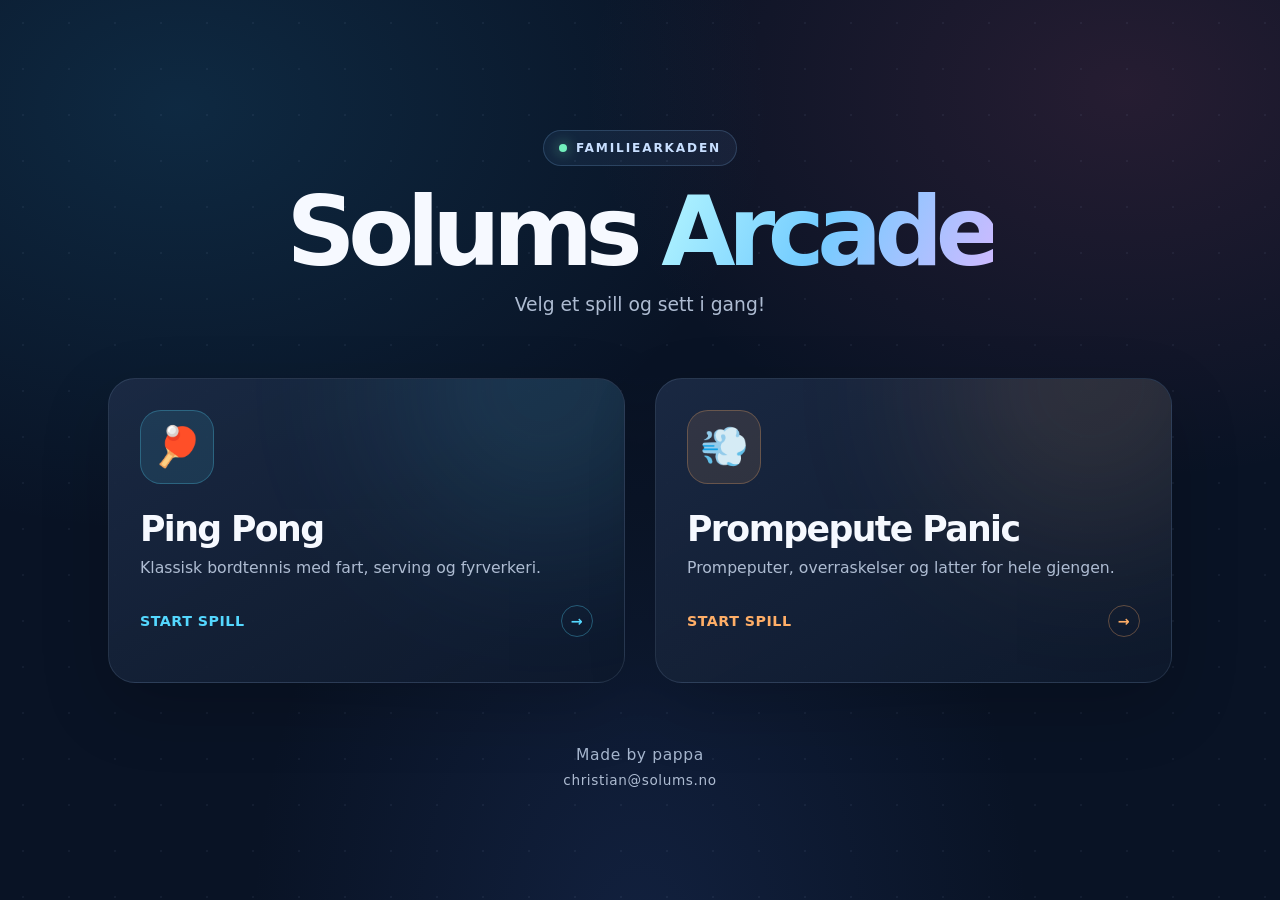
==== index.html @ 27f47501 "Add files via upload" ====
<!DOCTYPE html>
<html lang="nb">
<head>
  <meta charset="utf-8">
  <meta name="viewport" content="width=device-width, initial-scale=1, viewport-fit=cover">
  <meta name="theme-color" content="#091325">
  <meta name="description" content="Solums Arcade – morsomme spill for hele familien.">
  <title>Solums Arcade</title>
  <style>
    :root {
      color-scheme: dark;
      font-family: ui-rounded, "SF Pro Rounded", "Avenir Next", system-ui, sans-serif;
      --background: #091325;
      --text: #f6f9ff;
      --muted: #aebcd2;
      --blue: #54d8ff;
      --orange: #ffae67;
    }

    * { box-sizing: border-box; }

    html { min-height: 100%; }

    body {
      position: relative;
      min-height: 100vh;
      min-height: 100svh;
      margin: 0;
      overflow-x: hidden;
      background:
        radial-gradient(ellipse at 14% 12%, rgb(37 137 189 / 19%), transparent 38%),
        radial-gradient(ellipse at 88% 10%, rgb(189 79 117 / 16%), transparent 34%),
        radial-gradient(ellipse at 50% 105%, rgb(51 83 156 / 21%), transparent 43%),
        var(--background);
      color: var(--text);
      -webkit-font-smoothing: antialiased;
    }

    body::before {
      position: fixed;
      inset: 0;
      z-index: -1;
      background-image: radial-gradient(rgb(197 220 255 / 24%) 1px, transparent 1px);
      background-size: 46px 46px;
      content: "";
      opacity: .24;
      pointer-events: none;
    }

    .arcade {
      display: flex;
      min-height: 100vh;
      min-height: 100svh;
      flex-direction: column;
      justify-content: center;
      width: min(1120px, 100%);
      padding: max(42px, env(safe-area-inset-top)) 28px
        max(24px, env(safe-area-inset-bottom));
      margin: 0 auto;
    }

    .heading {
      margin-bottom: clamp(36px, 7vh, 72px);
      text-align: center;
    }

    .badge {
      display: inline-flex;
      min-height: 36px;
      align-items: center;
      gap: 9px;
      padding: 0 15px;
      border: 1px solid rgb(118 166 217 / 24%);
      border-radius: 999px;
      background: rgb(104 142 192 / 10%);
      color: #c8dfff;
      font-size: .76rem;
      font-weight: 750;
      letter-spacing: .15em;
      text-transform: uppercase;
    }

    .badge::before {
      width: 8px;
      height: 8px;
      border-radius: 50%;
      background: #72efbc;
      box-shadow: 0 0 14px rgb(114 239 188 / 70%);
      content: "";
    }

    h1 {
      margin: 19px 0 9px;
      font-size: clamp(2.8rem, 8vw, 6rem);
      font-weight: 840;
      letter-spacing: -.078em;
      line-height: .98;
    }

    h1 span {
      background: linear-gradient(115deg, #b2f5ff 2%, #74ccff 48%, #d1b9ff 100%);
      color: transparent;
      -webkit-background-clip: text;
      background-clip: text;
    }

    .intro {
      margin: 15px 0 0;
      color: var(--muted);
      font-size: clamp(1rem, 2.1vw, 1.17rem);
    }

    .games {
      display: grid;
      grid-template-columns: repeat(2, minmax(0, 1fr));
      gap: clamp(18px, 3vw, 30px);
    }

    .game {
      --accent: var(--blue);
      position: relative;
      display: grid;
      min-height: 305px;
      overflow: hidden;
      align-content: start;
      padding: 31px;
      border: 1px solid rgb(170 199 231 / 14%);
      border-radius: 27px;
      background: linear-gradient(151deg, rgb(28 43 69 / 91%), rgb(14 25 44 / 94%));
      box-shadow: 0 24px 68px rgb(0 0 0 / 19%);
      color: inherit;
      isolation: isolate;
      text-decoration: none;
      touch-action: manipulation;
      transition: transform .22s ease, border-color .22s ease, box-shadow .22s ease;
    }

    .game::before {
      position: absolute;
      top: -145px;
      right: -70px;
      z-index: -1;
      width: 300px;
      height: 300px;
      border-radius: 50%;
      background: var(--accent);
      content: "";
      filter: blur(88px);
      opacity: .13;
      transition: opacity .22s ease;
    }

    .game:hover,
    .game:focus-visible {
      transform: translateY(-7px);
      border-color: color-mix(in srgb, var(--accent), transparent 55%);
      box-shadow: 0 32px 84px rgb(0 0 0 / 30%);
      outline: none;
    }

    .game:hover::before,
    .game:focus-visible::before { opacity: .22; }

    .game--panic { --accent: var(--orange); }

    .icon {
      display: grid;
      width: 74px;
      height: 74px;
      place-items: center;
      border: 1px solid color-mix(in srgb, var(--accent), transparent 73%);
      border-radius: 21px;
      background: color-mix(in srgb, var(--accent), transparent 89%);
      font-size: 2.45rem;
      line-height: 1;
    }

    .game h2 {
      margin: 27px 0 7px;
      font-size: clamp(1.65rem, 3.6vw, 2.17rem);
      font-weight: 770;
      letter-spacing: -.046em;
      line-height: 1.08;
    }

    .game p {
      margin: 0;
      color: var(--muted);
      font-size: .98rem;
      line-height: 1.55;
    }

    .play {
      display: flex;
      align-items: center;
      justify-content: space-between;
      margin-top: 25px;
      color: var(--accent);
      font-size: .89rem;
      font-weight: 770;
      letter-spacing: .035em;
    }

    .arrow {
      display: grid;
      width: 32px;
      height: 32px;
      place-items: center;
      border: 1px solid color-mix(in srgb, var(--accent), transparent 67%);
      border-radius: 50%;
      transition: transform .18s ease;
    }

    .game:hover .arrow { transform: translateX(4px); }

    footer {
      display: flex;
      flex-direction: column;
      align-items: center;
      gap: 8px;
      padding-top: clamp(35px, 7vh, 66px);
      color: #a7b7cf;
      font-size: .97rem;
      letter-spacing: .04em;
      text-align: center;
    }

    footer a {
      color: var(--muted);
      font-size: .85rem;
      text-decoration: none;
    }

    footer a:hover,
    footer a:focus-visible { color: var(--blue); }

    @media (max-width: 650px) {
      .arcade { padding-right: 18px; padding-left: 18px; }
      .heading { margin-bottom: 34px; }
      .games { grid-template-columns: 1fr; }
      .game { min-height: 255px; padding: 25px; }
      .game h2 { margin-top: 19px; }
      .play { margin-top: 19px; }
      footer { padding-top: 35px; }
    }

    @media (max-height: 650px) and (min-width: 651px) {
      .arcade { padding-top: 25px; padding-bottom: 18px; }
      .heading { margin-bottom: 25px; }
      h1 { font-size: clamp(2.7rem, 6vw, 4rem); }
      .game { min-height: 230px; padding: 22px; }
      .icon { width: 56px; height: 56px; font-size: 1.9rem; }
      .game h2 { margin-top: 17px; }
      .play { margin-top: 16px; }
      footer { padding-top: 24px; }
    }

    @media (prefers-reduced-motion: reduce) {
      *, *::before, *::after {
        animation-duration: .01ms !important;
        animation-iteration-count: 1 !important;
        transition-duration: .01ms !important;
      }
    }
  </style>
</head>
<body>
  <main class="arcade">
    <header class="heading">
      <div class="badge">Familiearkaden</div>
      <h1>Solums <span>Arcade</span></h1>
      <p class="intro">Velg et spill og sett i gang!</p>
    </header>

    <section class="games" aria-label="Velg spill">
      <a class="game game--pong" href="ping-pong.html" aria-label="Start Ping Pong">
        <div class="icon" aria-hidden="true">🏓</div>
        <h2>Ping Pong</h2>
        <p>Klassisk bordtennis med fart, serving og fyrverkeri.</p>
        <div class="play">START SPILL <span class="arrow" aria-hidden="true">→</span></div>
      </a>

      <a class="game game--panic" href="prompepute-panic.html" aria-label="Start Prompepute Panic">
        <div class="icon" aria-hidden="true">💨</div>
        <h2>Prompepute Panic</h2>
        <p>Prompeputer, overraskelser og latter for hele gjengen.</p>
        <div class="play">START SPILL <span class="arrow" aria-hidden="true">→</span></div>
      </a>
    </section>

    <footer>
      <span>Made by pappa</span>
      <a href="mailto:christian@solums.no">christian@solums.no</a>
    </footer>
  </main>
</body>
</html>
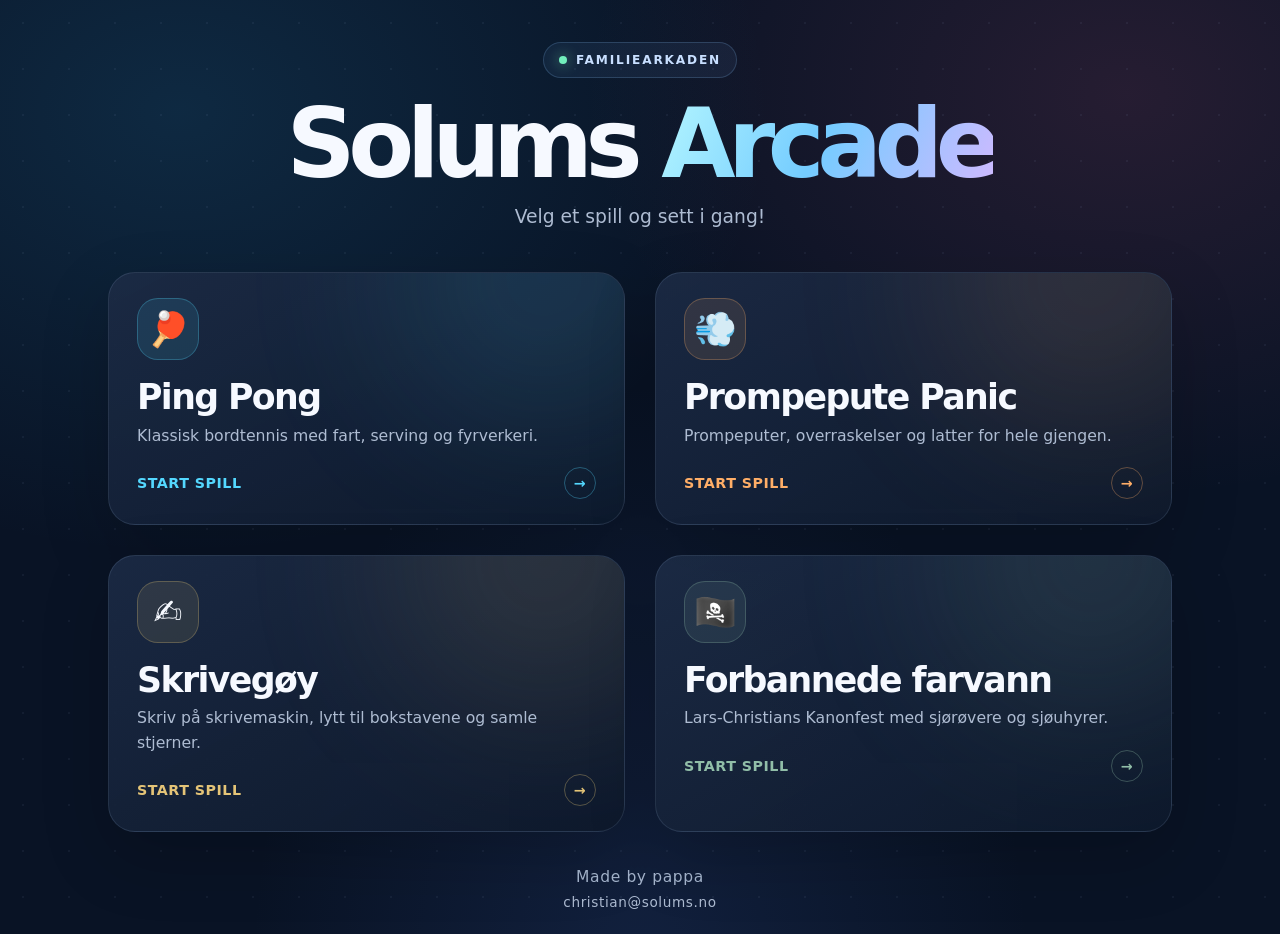
==== commit 0f7180c3: "Add files via upload" ====
--- a/index.html
+++ b/index.html
@@ -60,7 +60,7 @@
     }
 
     .heading {
-      margin-bottom: clamp(36px, 7vh, 72px);
+      margin-bottom: clamp(30px, 5vh, 52px);
       text-align: center;
     }
 
@@ -120,10 +120,10 @@
       --accent: var(--blue);
       position: relative;
       display: grid;
-      min-height: 305px;
+      min-height: 248px;
       overflow: hidden;
       align-content: start;
-      padding: 31px;
+      padding: 25px 28px;
       border: 1px solid rgb(170 199 231 / 14%);
       border-radius: 27px;
       background: linear-gradient(151deg, rgb(28 43 69 / 91%), rgb(14 25 44 / 94%));
@@ -162,21 +162,23 @@
     .game:focus-visible::before { opacity: .22; }
 
     .game--panic { --accent: var(--orange); }
+    .game--writing { --accent: #e4c477; }
+    .game--pirate { --accent: #91bea8; }
 
     .icon {
       display: grid;
-      width: 74px;
-      height: 74px;
+      width: 62px;
+      height: 62px;
       place-items: center;
       border: 1px solid color-mix(in srgb, var(--accent), transparent 73%);
       border-radius: 21px;
       background: color-mix(in srgb, var(--accent), transparent 89%);
-      font-size: 2.45rem;
+      font-size: 2.15rem;
       line-height: 1;
     }
 
     .game h2 {
-      margin: 27px 0 7px;
+      margin: 19px 0 7px;
       font-size: clamp(1.65rem, 3.6vw, 2.17rem);
       font-weight: 770;
       letter-spacing: -.046em;
@@ -194,7 +196,7 @@
       display: flex;
       align-items: center;
       justify-content: space-between;
-      margin-top: 25px;
+      margin-top: 19px;
       color: var(--accent);
       font-size: .89rem;
       font-weight: 770;
@@ -218,7 +220,7 @@
       flex-direction: column;
       align-items: center;
       gap: 8px;
-      padding-top: clamp(35px, 7vh, 66px);
+      padding-top: clamp(30px, 4vh, 45px);
       color: #a7b7cf;
       font-size: .97rem;
       letter-spacing: .04em;
@@ -286,6 +288,20 @@
         <p>Prompeputer, overraskelser og latter for hele gjengen.</p>
         <div class="play">START SPILL <span class="arrow" aria-hidden="true">→</span></div>
       </a>
+
+      <a class="game game--writing" href="skrivegoy.html" aria-label="Start Skrivegøy">
+        <div class="icon" aria-hidden="true">✍️</div>
+        <h2>Skrivegøy</h2>
+        <p>Skriv på skrivemaskin, lytt til bokstavene og samle stjerner.</p>
+        <div class="play">START SPILL <span class="arrow" aria-hidden="true">→</span></div>
+      </a>
+
+      <a class="game game--pirate" href="forbannede-farvann.html" aria-label="Start Forbannede farvann">
+        <div class="icon" aria-hidden="true">🏴‍☠️</div>
+        <h2>Forbannede farvann</h2>
+        <p>Lars-Christians Kanonfest med sjørøvere og sjøuhyrer.</p>
+        <div class="play">START SPILL <span class="arrow" aria-hidden="true">→</span></div>
+      </a>
     </section>
 
     <footer>
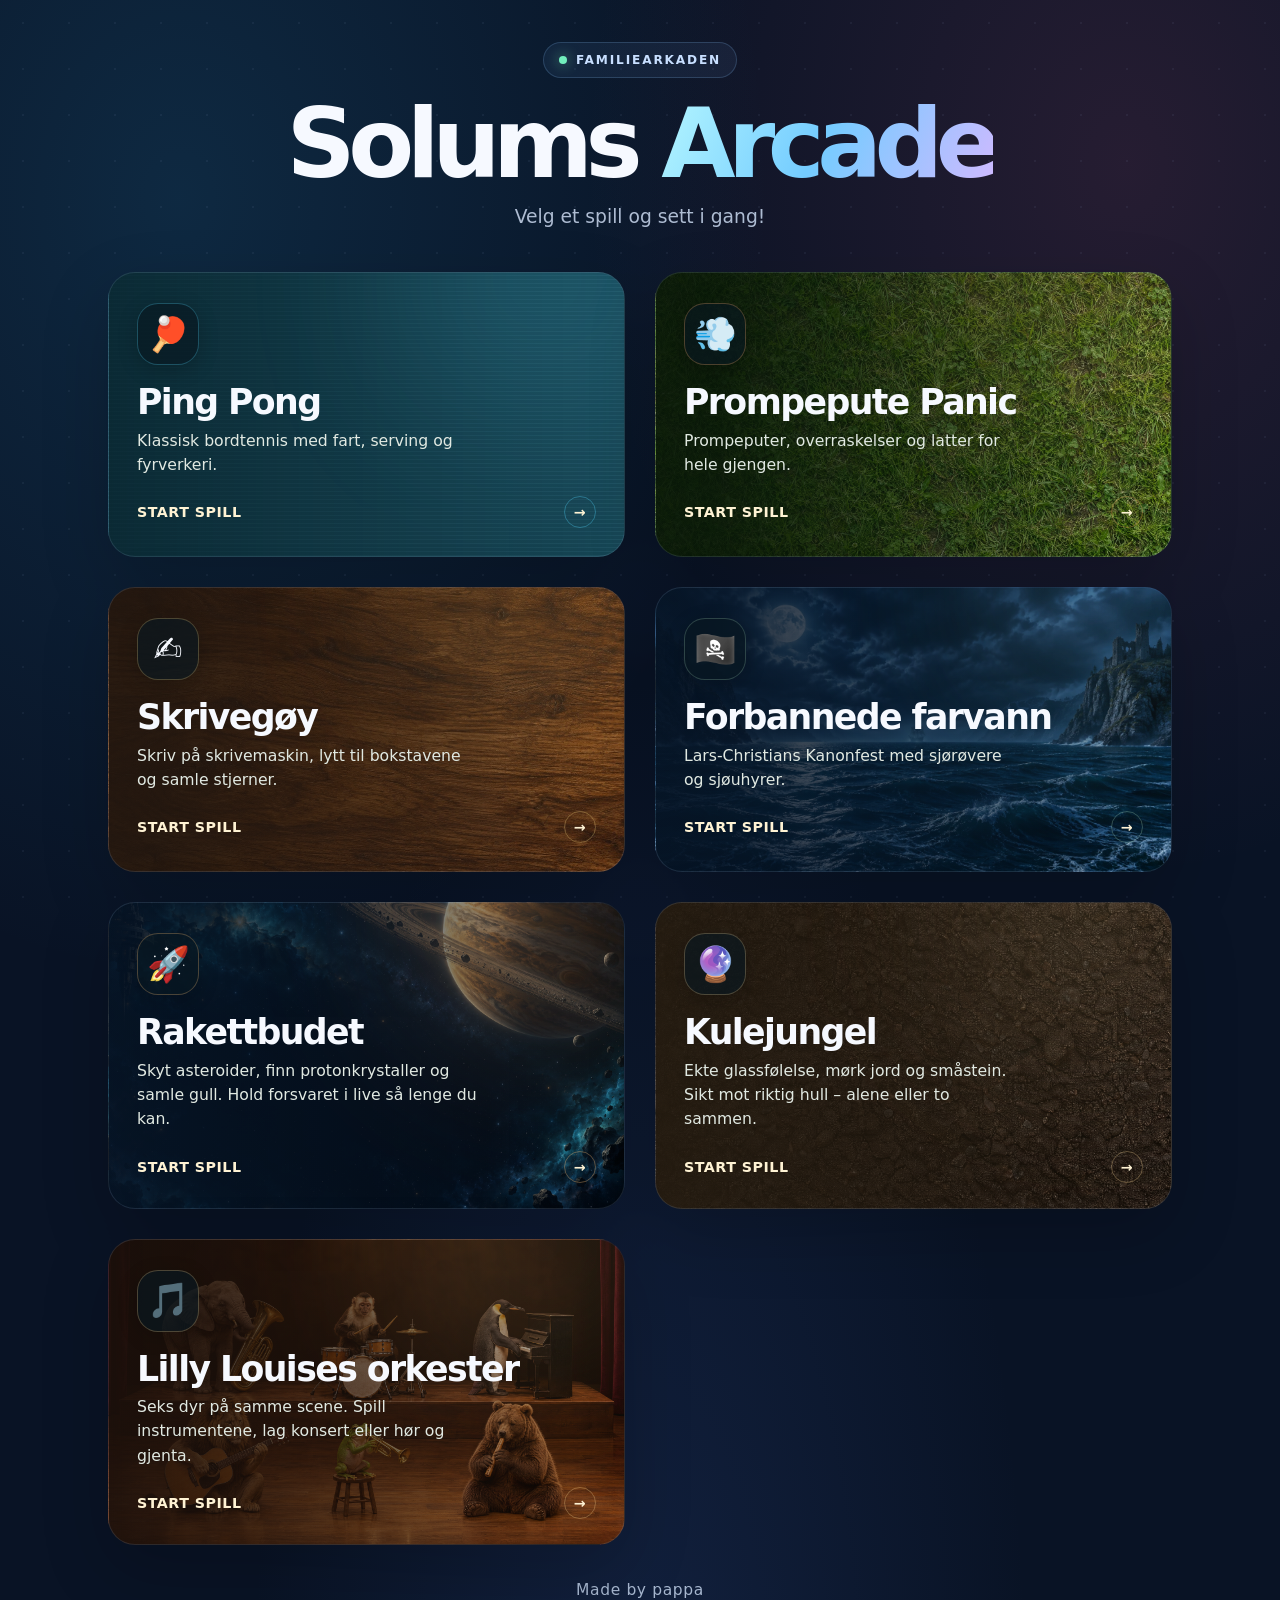
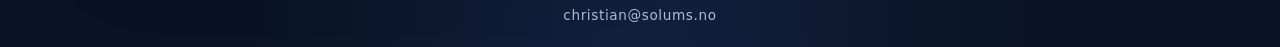
==== commit 2a16c9df: "Update Solums Arcade with all seven games and realistic artwork" ====
--- a/index.html
+++ b/index.html
@@ -265,6 +265,8 @@
       }
     }
   </style>
+<link rel="stylesheet" href="assets/finish.css">
+<script src="assets/art.js"></script>
 </head>
 <body>
   <main class="arcade">
@@ -302,6 +304,23 @@
         <p>Lars-Christians Kanonfest med sjørøvere og sjøuhyrer.</p>
         <div class="play">START SPILL <span class="arrow" aria-hidden="true">→</span></div>
       </a>
+      <a class="game game--rocket" href="rakettbudet/index.html" aria-label="Start Rakettbudet" style="--accent:#ffc078;background:linear-gradient(90deg,#061425ee,#06142599 60%,#06142533),url('rakettbudet/assets/space.png') center/cover">
+        <div class="icon" aria-hidden="true">🚀</div>
+        <h2>Rakettbudet</h2>
+        <p>Skyt asteroider, finn protonkrystaller og samle gull. Hold forsvaret i live så lenge du kan.</p>
+        <div class="play">START SPILL <span class="arrow" aria-hidden="true">→</span></div>
+      </a>
+
+      <a class="game game--marble" href="Kulejungel/index.html" aria-label="Start Kulejungel" style="--accent:#e8c98d;background:linear-gradient(90deg,#241b10ee,#241b10a0 60%,#241b1044),url('Kulejungel/assets/ground.jpg') center/cover">
+        <div class="icon" aria-hidden="true">🔮</div><h2>Kulejungel</h2>
+        <p>Ekte glassfølelse, mørk jord og småstein. Sikt mot riktig hull – alene eller to sammen.</p>
+        <div class="play">START SPILL <span class="arrow" aria-hidden="true">→</span></div>
+      </a>
+      <a class="game game--orchestra" href="Orkester/index.html" aria-label="Start Lilly Louises orkester" style="--accent:#edc885;background:linear-gradient(90deg,#1b100bef,#1b100b99 60%,#1b100b44),url('Orkester/assets/ensemble.jpg') center/cover">
+        <div class="icon" aria-hidden="true">🎵</div><h2>Lilly Louises orkester</h2>
+        <p>Seks dyr på samme scene. Spill instrumentene, lag konsert eller hør og gjenta.</p>
+        <div class="play">START SPILL <span class="arrow" aria-hidden="true">→</span></div>
+      </a>
     </section>
 
     <footer>
--- a/assets/finish.css
+++ b/assets/finish.css
@@ -0,0 +1,31 @@
+/* Materials retain the original layout, hit areas and contrast. */
+body:has(.home-screen){background:linear-gradient(110deg,#150c07aa,#442a1222 45%,#100b08aa),url('wood.webp') center/900px;}
+.home-screen{background:radial-gradient(ellipse at 36% 15%,#f4c87322,transparent 65%),linear-gradient(#130c0644,#130c0688),url('wood.webp') center/1100px!important;}
+.desk{background:radial-gradient(ellipse at 32% 12%,#ffd98829,transparent 65%),linear-gradient(90deg,#110a0760,transparent 30% 75%,#110a0760),url('wood.webp') center/1000px!important;}
+.paper{background-color:#f4e9d0!important;background-image:url('paper.svg'),linear-gradient(97deg,#dac9a5,#fff7e1 7%,#f5ebd1 92%,#d9c9a5)!important;box-shadow:0 3px 5px #190d0755,0 20px 35px #140c0a55,inset 1px 0 #fff9e9!important;}
+.typewriter{background-image:url('paper.svg'),radial-gradient(ellipse at 38% 0%,#70766a,#343b34 42%,#141b17 90%)!important;box-shadow:inset 0 2px 2px #a9b5a577,inset 0 -10px 18px #020a08aa,0 15px 18px #08070599!important;}
+.key{box-shadow:0 5px 0 #121815,0 7px 6px #0009,inset 0 1px 2px #fff9!important;transition:transform 90ms,box-shadow 90ms;}
+.key:active,.key.pressed{transform:translateY(4px);box-shadow:0 1px 0 #121815,0 3px 3px #0008,inset 0 1px 2px #fff7!important;}
+.toolbar{box-shadow:0 5px 20px #090c0b66,inset 0 1px #ffffff14;}
+.menu-screen:has(#startBtn){background-color:#081723;}
+#menuScreen .hero{background-image:linear-gradient(0deg,#08171cc9,#08171c11),url('sea.webp');background-size:cover;background-position:center;}
+.game:focus-visible,button:focus-visible{outline:3px solid #ffe5a1;outline-offset:4px;}
+@media print{.desk,.paper{background:white!important;box-shadow:none!important;}}
+@media(prefers-reduced-motion:reduce){.key{transition:none;}}
+
+/* Arcade launch cards show the actual materials used inside each game. */
+.game{min-height:285px;padding-top:30px;}
+.game--panic{background:linear-gradient(90deg,#081708ee 12%,#08170875 70%,#08170822),url('grass.webp') center/cover;}
+.game--writing{background:linear-gradient(90deg,#20150eef 10%,#20150e88 72%,#20150e33),url('wood.webp') center/cover;}
+.game--pirate{background:linear-gradient(90deg,#061425ee 4%,#06142588 67%,#06142511),url('sea.webp') center/cover;}
+.game--pong{background:linear-gradient(90deg,#08252fe8,#103b4aa0),repeating-linear-gradient(0deg,#397485 0 1px,#255a69 1px 4px);}
+.game p{color:#e1e9e2;max-width:340px;}
+.game .icon{background:#081720a8;box-shadow:0 5px 20px #0003;}
+.game .play{color:#fff3d4;}
+/* Keep the rotated scores fully inside the touchscreen at every aspect ratio. */
+.left-hud{left:clamp(40px,4vw,64px);transform-origin:center;transform:translate(-50%,-50%) rotate(90deg);}
+.right-hud{right:clamp(40px,4vw,64px);transform-origin:center;transform:translate(50%,-50%) rotate(-90deg);}
+.cover-panel.cursed-cover{background:linear-gradient(0deg,#030a13cc,transparent 70%),url('sea.webp') 47% center/cover;}
+.cursed-cover .storm-moon,.cursed-cover .ghost-ship,.cursed-cover .lightning-mark{display:none;}
+.cursed-cover::after{opacity:.2;}
+.key.is-active{transform:translateY(4px) scale(.98)!important;box-shadow:0 1px 0 #121815,0 3px 3px #0008,inset 0 1px 2px #fff7!important;}
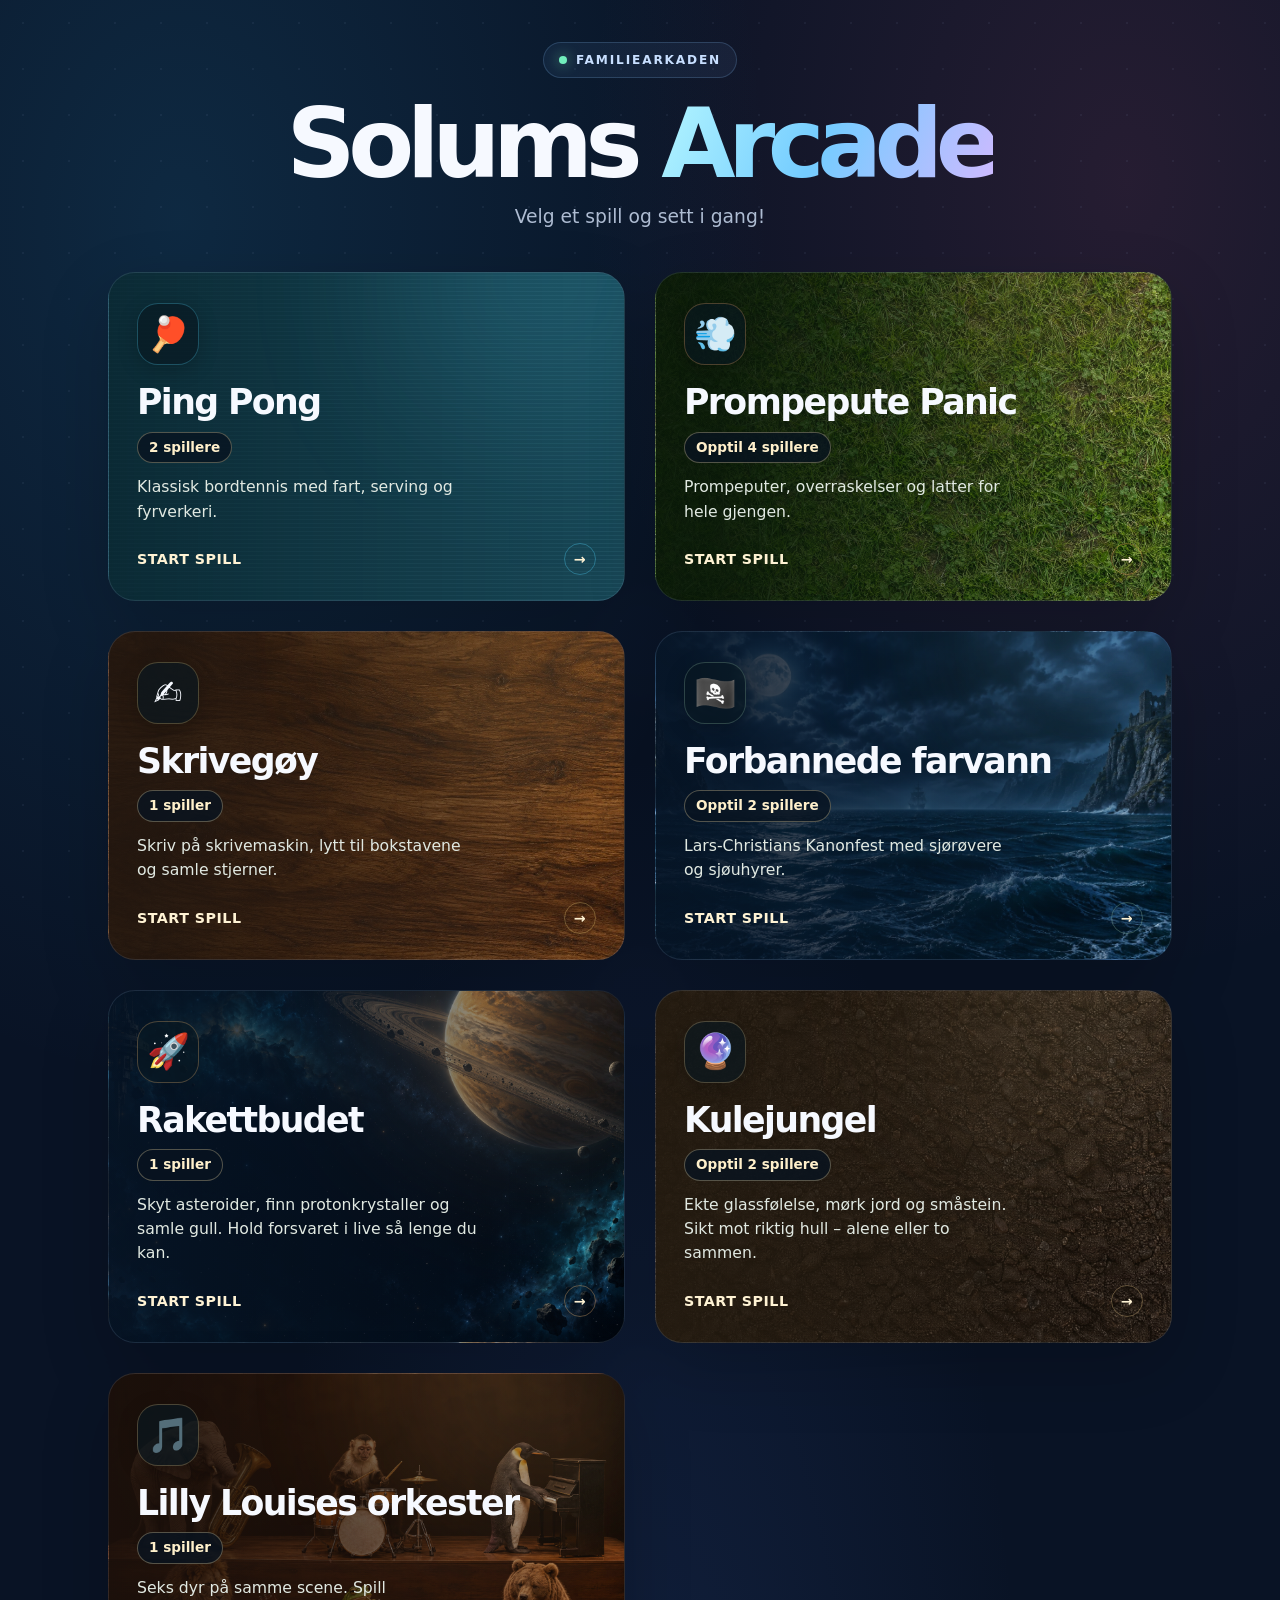
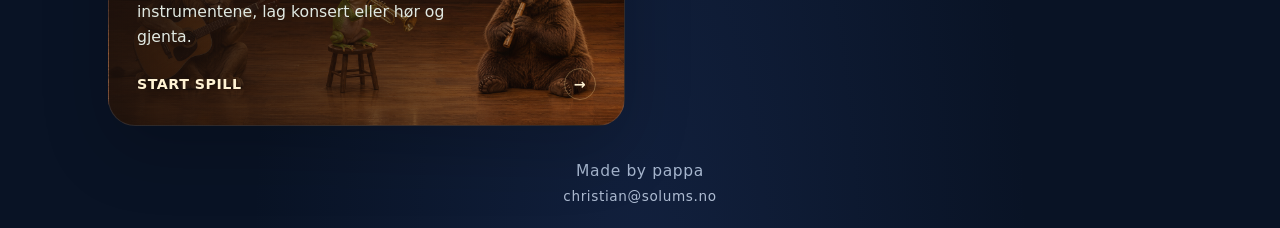
==== commit b4dfc466: "Show supported player counts on all arcade game cards" ====
--- a/index.html
+++ b/index.html
@@ -192,6 +192,21 @@
       line-height: 1.55;
     }
 
+    .player-count {
+      display: inline-flex;
+      justify-self: start;
+      align-items: center;
+      margin: 3px 0 12px;
+      padding: 6px 11px;
+      border: 1px solid rgb(255 231 177 / 30%);
+      border-radius: 999px;
+      background: #081320cc;
+      color: #fff0cb;
+      font-size: .85rem;
+      font-weight: 750;
+      line-height: 1.3;
+    }
+
     .play {
       display: flex;
       align-items: center;
@@ -277,47 +292,54 @@
     </header>
 
     <section class="games" aria-label="Velg spill">
-      <a class="game game--pong" href="ping-pong.html" aria-label="Start Ping Pong">
+      <a class="game game--pong" href="ping-pong.html" aria-label="Start Ping Pong – 2 spillere">
         <div class="icon" aria-hidden="true">🏓</div>
         <h2>Ping Pong</h2>
+        <span class="player-count">2 spillere</span>
         <p>Klassisk bordtennis med fart, serving og fyrverkeri.</p>
         <div class="play">START SPILL <span class="arrow" aria-hidden="true">→</span></div>
       </a>
 
-      <a class="game game--panic" href="prompepute-panic.html" aria-label="Start Prompepute Panic">
+      <a class="game game--panic" href="prompepute-panic.html" aria-label="Start Prompepute Panic – opptil 4 spillere">
         <div class="icon" aria-hidden="true">💨</div>
         <h2>Prompepute Panic</h2>
+        <span class="player-count">Opptil 4 spillere</span>
         <p>Prompeputer, overraskelser og latter for hele gjengen.</p>
         <div class="play">START SPILL <span class="arrow" aria-hidden="true">→</span></div>
       </a>
 
-      <a class="game game--writing" href="skrivegoy.html" aria-label="Start Skrivegøy">
+      <a class="game game--writing" href="skrivegoy.html" aria-label="Start Skrivegøy – 1 spiller">
         <div class="icon" aria-hidden="true">✍️</div>
         <h2>Skrivegøy</h2>
+        <span class="player-count">1 spiller</span>
         <p>Skriv på skrivemaskin, lytt til bokstavene og samle stjerner.</p>
         <div class="play">START SPILL <span class="arrow" aria-hidden="true">→</span></div>
       </a>
 
-      <a class="game game--pirate" href="forbannede-farvann.html" aria-label="Start Forbannede farvann">
+      <a class="game game--pirate" href="forbannede-farvann.html" aria-label="Start Forbannede farvann – opptil 2 spillere">
         <div class="icon" aria-hidden="true">🏴‍☠️</div>
         <h2>Forbannede farvann</h2>
+        <span class="player-count">Opptil 2 spillere</span>
         <p>Lars-Christians Kanonfest med sjørøvere og sjøuhyrer.</p>
         <div class="play">START SPILL <span class="arrow" aria-hidden="true">→</span></div>
       </a>
-      <a class="game game--rocket" href="rakettbudet/index.html" aria-label="Start Rakettbudet" style="--accent:#ffc078;background:linear-gradient(90deg,#061425ee,#06142599 60%,#06142533),url('rakettbudet/assets/space.png') center/cover">
+      <a class="game game--rocket" href="rakettbudet/index.html" aria-label="Start Rakettbudet – 1 spiller" style="--accent:#ffc078;background:linear-gradient(90deg,#061425ee,#06142599 60%,#06142533),url('rakettbudet/assets/space.png') center/cover">
         <div class="icon" aria-hidden="true">🚀</div>
         <h2>Rakettbudet</h2>
+        <span class="player-count">1 spiller</span>
         <p>Skyt asteroider, finn protonkrystaller og samle gull. Hold forsvaret i live så lenge du kan.</p>
         <div class="play">START SPILL <span class="arrow" aria-hidden="true">→</span></div>
       </a>
 
-      <a class="game game--marble" href="Kulejungel/index.html" aria-label="Start Kulejungel" style="--accent:#e8c98d;background:linear-gradient(90deg,#241b10ee,#241b10a0 60%,#241b1044),url('Kulejungel/assets/ground.jpg') center/cover">
+      <a class="game game--marble" href="Kulejungel/index.html" aria-label="Start Kulejungel – opptil 2 spillere" style="--accent:#e8c98d;background:linear-gradient(90deg,#241b10ee,#241b10a0 60%,#241b1044),url('Kulejungel/assets/ground.jpg') center/cover">
         <div class="icon" aria-hidden="true">🔮</div><h2>Kulejungel</h2>
+        <span class="player-count">Opptil 2 spillere</span>
         <p>Ekte glassfølelse, mørk jord og småstein. Sikt mot riktig hull – alene eller to sammen.</p>
         <div class="play">START SPILL <span class="arrow" aria-hidden="true">→</span></div>
       </a>
-      <a class="game game--orchestra" href="Orkester/index.html" aria-label="Start Lilly Louises orkester" style="--accent:#edc885;background:linear-gradient(90deg,#1b100bef,#1b100b99 60%,#1b100b44),url('Orkester/assets/ensemble.jpg') center/cover">
+      <a class="game game--orchestra" href="Orkester/index.html" aria-label="Start Lilly Louises orkester – 1 spiller" style="--accent:#edc885;background:linear-gradient(90deg,#1b100bef,#1b100b99 60%,#1b100b44),url('Orkester/assets/ensemble.jpg') center/cover">
         <div class="icon" aria-hidden="true">🎵</div><h2>Lilly Louises orkester</h2>
+        <span class="player-count">1 spiller</span>
         <p>Seks dyr på samme scene. Spill instrumentene, lag konsert eller hør og gjenta.</p>
         <div class="play">START SPILL <span class="arrow" aria-hidden="true">→</span></div>
       </a>
